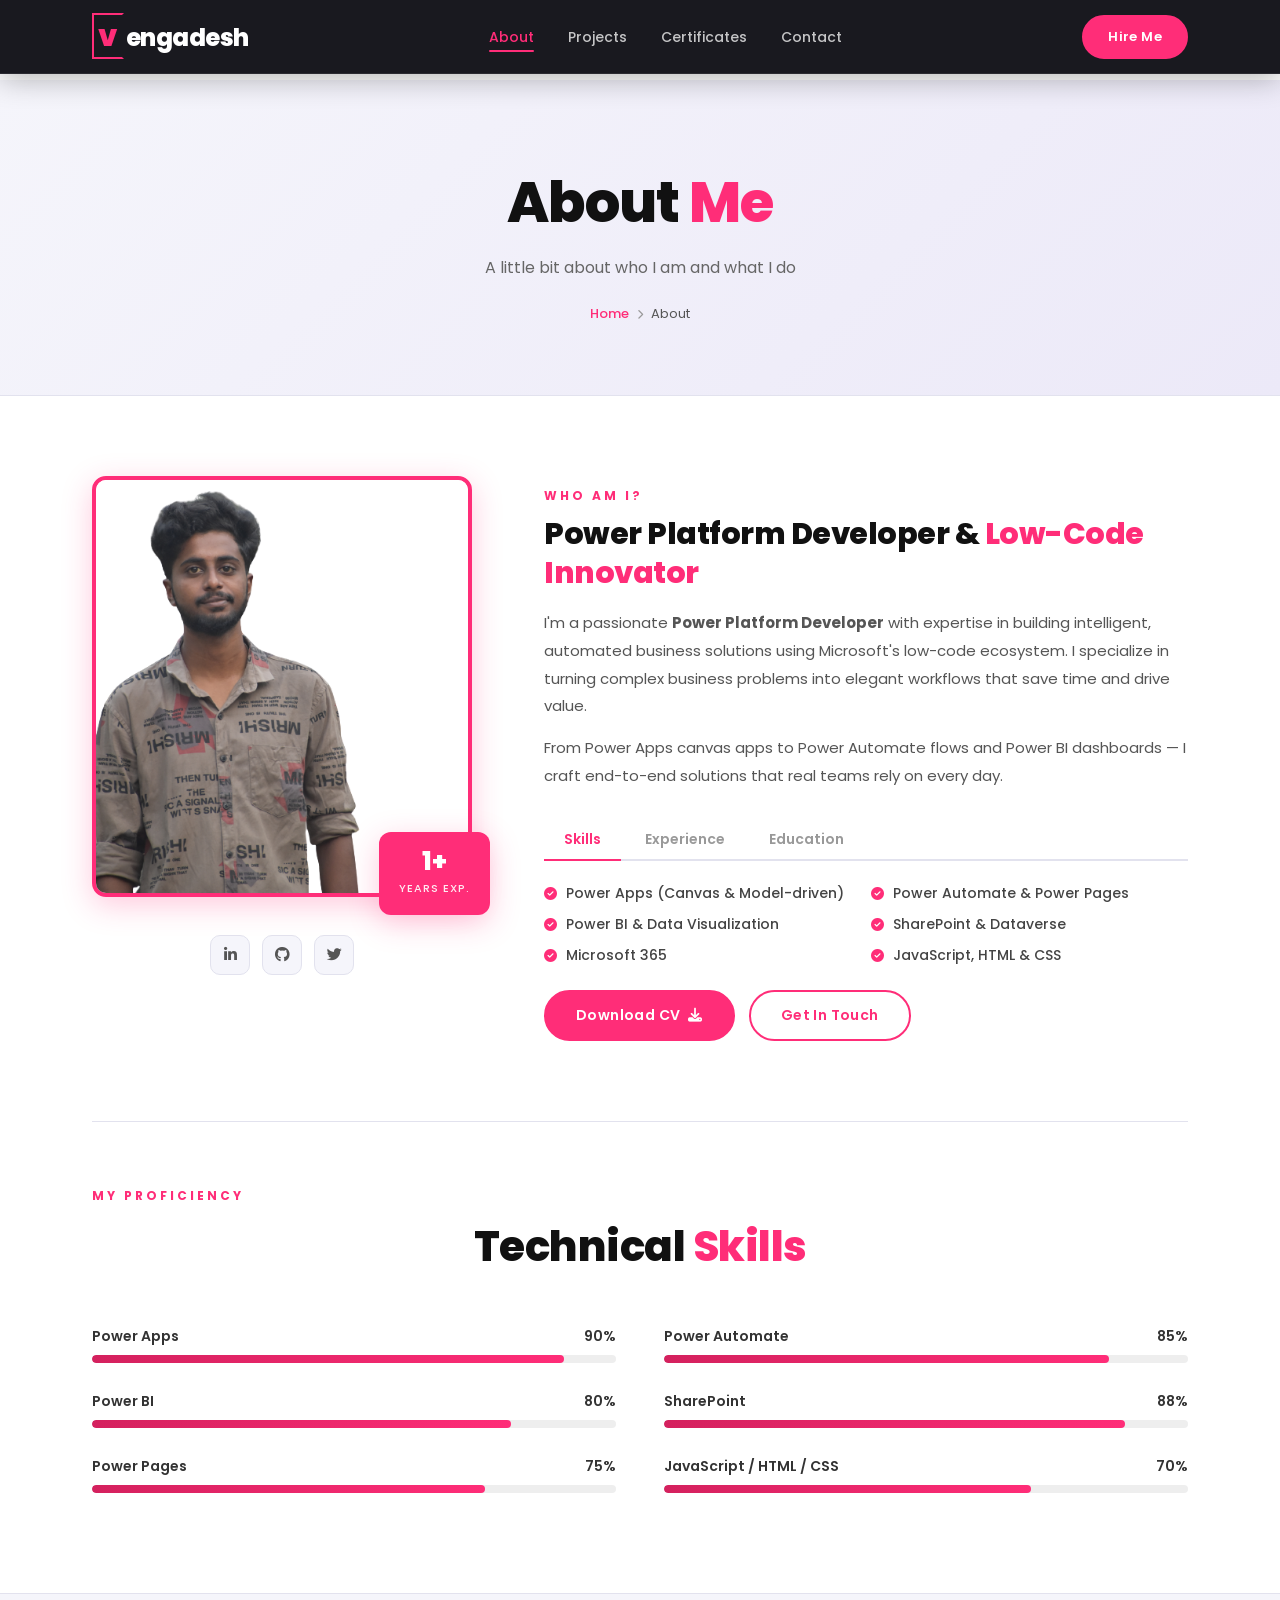
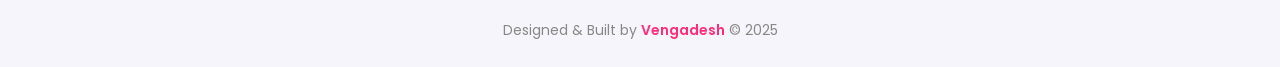
==== portfolio/about.html @ 94b804ec "Add files via upload" ====
<!DOCTYPE html>
<html lang="en">
<head>
    <meta charset="UTF-8">
    <meta name="viewport" content="width=device-width, initial-scale=1.0">
    <title>About | Vengadesh</title>
    <link rel="stylesheet" href="style.css">
    <link href="https://fonts.googleapis.com/css2?family=Poppins:wght@300;400;500;600;700;800&display=swap" rel="stylesheet">
    <link rel="stylesheet" href="https://cdnjs.cloudflare.com/ajax/libs/font-awesome/6.4.0/css/all.min.css">
</head>
<body class="page-inner">

    <!-- ── NAV ── -->
    <nav class="navbar scrolled">
        <div class="nav-inner">
            <a href="index.html" class="logo">vengadesh</a>
            <ul class="nav-links">
                <li><a href="about.html" class="active">About</a></li>
                <li><a href="pro.html">Projects</a></li>
                <li><a href="cer.html">Certificates</a></li>
                <li><a href="cont.html">Contact</a></li>
            </ul>
            <a href="cont.html" class="btn-hire">Hire Me</a>
            <button class="hamburger" onclick="toggleMenu()" aria-label="menu">
                <span></span><span></span><span></span>
            </button>
        </div>
        <div class="mobile-menu" id="mobileMenu">
            <a href="about.html" class="active">About</a>
            <a href="pro.html">Projects</a>
            <a href="cer.html">Certificates</a>
            <a href="cont.html">Contact</a>
            <a href="cont.html" class="btn-hire">Hire Me</a>
        </div>
    </nav>

    <!-- ── PAGE HEADER ── -->
    <div class="page-hero">
        <div class="page-hero-inner">
            <h1>About <span>Me</span></h1>
            <p>A little bit about who I am and what I do</p>
            <div class="breadcrumb">
                <a href="index.html">Home</a> <i class="fas fa-chevron-right"></i> <span>About</span>
            </div>
        </div>
    </div>

    <!-- ── ABOUT CONTENT ── -->
    <section class="inner-section">
        <div class="container">

            <div class="about-grid">
                <!-- Image Column -->
                <div class="about-img-col">
                    <div class="about-img-frame">
                        <img src="images/bcg.png" alt="Vengadesh">
                        <div class="exp-badge">
                            <strong>1+</strong>
                            <span>Years Exp.</span>
                        </div>
                    </div>
                    <div class="social-row">
                        <a href="#" aria-label="LinkedIn"><i class="fab fa-linkedin-in"></i></a>
                        <a href="#" aria-label="GitHub"><i class="fab fa-github"></i></a>
                        <a href="#" aria-label="Twitter"><i class="fab fa-twitter"></i></a>
                    </div>
                </div>

                <!-- Text Column -->
                <div class="about-text-col">
                    <p class="section-tag">Who Am I?</p>
                    <h2 class="about-heading">Power Platform Developer &amp; <span>Low-Code Innovator</span></h2>
                    <p class="about-desc">
                        I'm a passionate <strong>Power Platform Developer</strong> with expertise in building intelligent, automated business solutions using Microsoft's low-code ecosystem. I specialize in turning complex business problems into elegant workflows that save time and drive value.
                    </p>
                    <p class="about-desc">
                        From Power Apps canvas apps to Power Automate flows and Power BI dashboards — I craft end-to-end solutions that real teams rely on every day.
                    </p>

                    <!-- Tabs -->
                    <div class="tab-bar">
                        <button class="tab-btn active" data-tab="skills">Skills</button>
                        <button class="tab-btn" data-tab="experience">Experience</button>
                        <button class="tab-btn" data-tab="education">Education</button>
                    </div>

                    <div class="tab-panel active" id="skills">
                        <ul class="skill-list">
                            <li><i class="fas fa-check-circle"></i> Power Apps (Canvas &amp; Model-driven)</li>
                            <li><i class="fas fa-check-circle"></i> Power Automate &amp; Power Pages</li>
                            <li><i class="fas fa-check-circle"></i> Power BI &amp; Data Visualization</li>
                            <li><i class="fas fa-check-circle"></i> SharePoint &amp; Dataverse</li>
                            <li><i class="fas fa-check-circle"></i> Microsoft 365</li>
                            <li><i class="fas fa-check-circle"></i> JavaScript, HTML &amp; CSS</li>
                        </ul>
                    </div>

                    <div class="tab-panel" id="experience">
                        <ul class="timeline-list">
                            <li>
                                <div class="tl-dot"></div>
                                <div class="tl-body">
                                    <strong>Power Platform Developer</strong>
                                    <em>Cetas Information Technology, Chennai &mdash; 2025–Present</em>
                                    <p>Building end-to-end Power Platform solutions for enterprise clients.</p>
                                </div>
                            </li>
                         
                        </ul>
                    </div>

                    <div class="tab-panel" id="education">
                        <ul class="timeline-list">
                            <li>
                                <div class="tl-dot"></div>
                                <div class="tl-body">
                                    <strong>B.E. Computer Science &amp; Engineering</strong>
                                    <em>Government college of Engineering, Thanjavur &mdash; 2020–2024</em>
                                    <p>Graduated with first class. Focused on software development and cloud computing.</p>
                                </div>
                            </li>
                        </ul>
                    </div>

                    <div class="about-actions">
                        <a href="#" class="btn-primary" download>Download CV <i class="fas fa-download"></i></a>
                        <a href="cont.html" class="btn-secondary">Get In Touch</a>
                    </div>
                </div>
            </div>

            <!-- Skills Progress -->
            <div class="skills-progress-section">
                <p class="section-tag" style="text-align:center;">My Proficiency</p>
                <h2 class="section-heading" style="text-align:center;">Technical <span>Skills</span></h2>

                <div class="progress-grid">
                    <div class="progress-item">
                        <div class="progress-label"><span>Power Apps</span><span>90%</span></div>
                        <div class="progress-bar"><div class="progress-fill" style="width:90%"></div></div>
                    </div>
                    <div class="progress-item">
                        <div class="progress-label"><span>Power Automate</span><span>85%</span></div>
                        <div class="progress-bar"><div class="progress-fill" style="width:85%"></div></div>
                    </div>
                    <div class="progress-item">
                        <div class="progress-label"><span>Power BI</span><span>80%</span></div>
                        <div class="progress-bar"><div class="progress-fill" style="width:80%"></div></div>
                    </div>
                    <div class="progress-item">
                        <div class="progress-label"><span>SharePoint</span><span>88%</span></div>
                        <div class="progress-bar"><div class="progress-fill" style="width:88%"></div></div>
                    </div>
                    <div class="progress-item">
                        <div class="progress-label"><span>Power Pages</span><span>75%</span></div>
                        <div class="progress-bar"><div class="progress-fill" style="width:75%"></div></div>
                    </div>
                    <div class="progress-item">
                        <div class="progress-label"><span>JavaScript / HTML / CSS</span><span>70%</span></div>
                        <div class="progress-bar"><div class="progress-fill" style="width:70%"></div></div>
                    </div>
                </div>
            </div>

        </div>
    </section>

    <!-- ── FOOTER ── -->
    <footer class="site-footer">
        <p>Designed &amp; Built by <span>Vengadesh</span> &copy; 2025</p>
    </footer>

    <script>
        // Tab switching
        document.querySelectorAll('.tab-btn').forEach(btn => {
            btn.addEventListener('click', () => {
                document.querySelectorAll('.tab-btn').forEach(b => b.classList.remove('active'));
                document.querySelectorAll('.tab-panel').forEach(p => p.classList.remove('active'));
                btn.classList.add('active');
                document.getElementById(btn.dataset.tab).classList.add('active');
            });
        });
        function toggleMenu() {
            document.getElementById('mobileMenu').classList.toggle('open');
        }
    </script>
</body>
</html>
---- portfolio/style.css ----
/* ═══════════════════════════════════════════════
   RESET & ROOT VARIABLES
═══════════════════════════════════════════════ */
*, *::before, *::after { margin: 0; padding: 0; box-sizing: border-box; }

:root {
    --pink:        #ff2d78;
    --pink-dark:   #d4215e;
    --pink-glow:   rgba(255, 45, 120, 0.22);
    --dark:        #0d0d14;
    --dark2:       #12121e;
    --dark3:       #1b1b2e;
    --white:       #ffffff;
    --off-white:   #f5f5fb;
    --muted:       #7a7a99;
    --border-dark: rgba(255,255,255,0.08);
    --border-light:#e2e2ee;
    --radius:      14px;
    --shadow-sm:   0 4px 20px rgba(0,0,0,0.08);
    --shadow-md:   0 12px 40px rgba(0,0,0,0.14);
    --shadow-pink: 0 8px 30px rgba(255,45,120,0.25);
    --transition:  all 0.3s cubic-bezier(0.4,0,0.2,1);
}

html { scroll-behavior: smooth; }

body {
    font-family: 'Poppins', sans-serif;
    background: var(--white);
    color: #111;
    overflow-x: hidden;
}

body.page-inner { padding-top: 80px; }

a { text-decoration: none; color: inherit; }
ul { list-style: none; }
img { display: block; max-width: 100%; }

/* ═══════════════════════════════════════════════
   SHARED UTILITY
═══════════════════════════════════════════════ */
.container {
    max-width: 1160px;
    margin: 0 auto;
    padding: 0 32px;
}

.section-tag {
    display: inline-block;
    font-size: 12px;
    font-weight: 700;
    letter-spacing: 3px;
    text-transform: uppercase;
    color: var(--pink);
    margin-bottom: 10px;
}

.section-heading {
    font-size: clamp(28px, 4vw, 42px);
    font-weight: 800;
    letter-spacing: -0.5px;
    color: #111;
    margin-bottom: 48px;
}
.section-heading span { color: var(--pink); }

.dark-section .section-heading { color: var(--white); }

/* Divider */
.divider {
    width: 52px;
    height: 4px;
    background: var(--pink);
    border-radius: 2px;
    margin: 12px 0 32px;
}

/* ═══════════════════════════════════════════════
   BUTTONS
═══════════════════════════════════════════════ */
.btn-primary, .btn-secondary, .btn-hire {
    display: inline-flex;
    align-items: center;
    gap: 8px;
    font-family: 'Poppins', sans-serif;
    font-size: 14px;
    font-weight: 600;
    letter-spacing: 0.4px;
    padding: 13px 30px;
    border-radius: 50px;
    cursor: pointer;
    border: 2px solid transparent;
    transition: var(--transition);
}

.btn-primary {
    background: var(--pink);
    color: var(--white);
    border-color: var(--pink);
}
.btn-primary:hover {
    background: transparent;
    color: var(--pink);
    transform: translateY(-2px);
    box-shadow: var(--shadow-pink);
}

.btn-secondary {
    background: transparent;
    color: var(--white);
    border-color: rgba(255,255,255,0.4);
}
.btn-secondary:hover {
    border-color: var(--white);
    background: rgba(255,255,255,0.08);
    transform: translateY(-2px);
}

/* Dark pages secondary button */
.page-inner .btn-secondary {
    color: var(--pink);
    border-color: var(--pink);
}
.page-inner .btn-secondary:hover {
    background: var(--pink-glow);
    color: var(--pink);
}

.btn-hire {
    background: var(--pink);
    color: var(--white);
    border-color: var(--pink);
    padding: 10px 24px;
    font-size: 13px;
}
.btn-hire:hover {
    background: var(--pink-dark);
    transform: translateY(-2px);
    box-shadow: var(--shadow-pink);
}

/* ═══════════════════════════════════════════════
   NAVBAR
═══════════════════════════════════════════════ */
.navbar {
    position: fixed;
    top: 0;
    left: 0;
    width: 100%;
    z-index: 1000;
    transition: var(--transition);
}

.nav-inner {
    display: flex;
    align-items: center;
    justify-content: space-between;
    max-width: 1160px;
    margin: 0 auto;
    padding: 22px 32px;
    transition: var(--transition);
}

/* Transparent state (home hero) */
.navbar:not(.scrolled) .nav-inner {
    padding: 26px 32px;
}

/* Scrolled / inner pages */
.navbar.scrolled {
    background: rgba(13, 13, 20, 0.95);
    backdrop-filter: blur(18px);
    -webkit-backdrop-filter: blur(18px);
    border-bottom: 1px solid var(--border-dark);
    box-shadow: 0 4px 30px rgba(0,0,0,0.3);
}
.navbar.scrolled .nav-inner { padding: 14px 32px; }

/* Logo */
.logo {
    font-size: 24px;
    font-weight: 800;
    color: var(--white);
    letter-spacing: -0.5px;
    cursor: pointer;
}
.logo::first-letter {
    font-size: 30px;
    color: var(--pink);
    border: 2px solid var(--pink);
    border-right-color: transparent;
    padding: 0 5px 0 4px;
    margin-right: 2px;
}

/* Nav links */
.nav-links {
    display: flex;
    align-items: center;
    gap: 6px;
}
.nav-links li a {
    font-size: 14px;
    font-weight: 500;
    color: rgba(255,255,255,0.75);
    padding: 7px 14px;
    border-radius: 8px;
    position: relative;
    transition: color 0.25s;
}
.nav-links li a::after {
    content: '';
    position: absolute;
    bottom: 2px;
    left: 14px;
    width: 0;
    height: 2px;
    background: var(--pink);
    border-radius: 1px;
    transition: width 0.3s ease;
}
.nav-links li a:hover,
.nav-links li a.active { color: var(--white); }
.nav-links li a:hover::after,
.nav-links li a.active::after { width: calc(100% - 28px); }
.nav-links li a.active { color: var(--pink); }

/* Hamburger (mobile) */
.hamburger {
    display: none;
    flex-direction: column;
    gap: 5px;
    background: none;
    border: none;
    cursor: pointer;
    padding: 4px;
}
.hamburger span {
    width: 24px;
    height: 2px;
    background: var(--white);
    border-radius: 2px;
    transition: var(--transition);
}

/* Mobile menu */
.mobile-menu {
    display: none;
    flex-direction: column;
    gap: 4px;
    padding: 12px 32px 20px;
    background: rgba(13,13,20,0.97);
    border-top: 1px solid var(--border-dark);
}
.mobile-menu.open { display: flex; }
.mobile-menu a {
    font-size: 15px;
    font-weight: 500;
    color: rgba(255,255,255,0.8);
    padding: 10px 0;
    border-bottom: 1px solid var(--border-dark);
}
.mobile-menu a.active,
.mobile-menu a:hover { color: var(--pink); }
.mobile-menu .btn-hire { margin-top: 10px; align-self: flex-start; }

/* ═══════════════════════════════════════════════
   HOME HERO
═══════════════════════════════════════════════ */
.hero {
    display: flex;
    align-items: center;
    justify-content: space-between;
    min-height: 100vh;
    background: linear-gradient(140deg, var(--dark3) 0%, var(--dark) 55%, #1c0b20 100%);
    padding: 120px 64px 60px;
    position: relative;
    overflow: hidden;
}

/* background glow blobs */
.hero::before {
    content: '';
    position: absolute;
    width: 700px;
    height: 700px;
    background: radial-gradient(circle, rgba(255,45,120,0.1) 0%, transparent 70%);
    top: -150px;
    right: -150px;
    border-radius: 50%;
    pointer-events: none;
}
.hero::after {
    content: '';
    position: absolute;
    width: 400px;
    height: 400px;
    background: radial-gradient(circle, rgba(80,60,200,0.08) 0%, transparent 70%);
    bottom: 60px;
    left: 60px;
    border-radius: 50%;
    pointer-events: none;
}

.hero-left {
    flex: 1;
    max-width: 560px;
    z-index: 1;
    animation: fadeInUp 0.8s ease both;
}

.hero-greeting {
    font-size: 17px;
    font-weight: 500;
    color: var(--pink);
    letter-spacing: 1px;
    margin-bottom: 14px;
}

.hero-title {
    font-size: clamp(44px, 6vw, 82px);
    font-weight: 800;
    color: var(--white);
    line-height: 1.05;
    letter-spacing: -2px;
    margin-bottom: 18px;
}

.typed-name {
    color: var(--pink);
    overflow: hidden;
    border-right: 3px solid orange;
    white-space: nowrap;
    display: inline-block;
    animation: typing 3.5s steps(30, end) both, blink-caret 0.7s step-end infinite;
}

@keyframes typing {
    from { width: 0; }
    to   { width: 100%; }
}
@keyframes blink-caret {
    from, to { border-color: transparent; }
    50%       { border-color: orange; }
}

.hero-role {
    font-size: 17px;
    font-weight: 500;
    color: rgba(255,255,255,0.55);
    letter-spacing: 2px;
    text-transform: uppercase;
    margin-bottom: 36px;
}

.hero-cta {
    display: flex;
    gap: 14px;
    flex-wrap: wrap;
    margin-bottom: 52px;
}

.hero-stats {
    display: flex;
    align-items: center;
    gap: 28px;
}
.stat { text-align: center; }
.stat strong {
    display: block;
    font-size: 28px;
    font-weight: 800;
    color: var(--white);
    line-height: 1;
}
.stat span {
    font-size: 12px;
    color: var(--muted);
    font-weight: 500;
    text-transform: uppercase;
    letter-spacing: 1px;
}
.stat-sep {
    width: 1px;
    height: 40px;
    background: var(--border-dark);
}

/* Hero image */
.hero-right {
    flex: 0 0 42%;
    display: flex;
    justify-content: flex-end;
    align-items: flex-end;
    z-index: 1;
    position: relative;
}
.hero-img-wrap {
    position: relative;
    width: 100%;
    max-width: 460px;
}
.img-glow {
    position: absolute;
    inset: 20px;
    background: radial-gradient(ellipse, rgba(255,45,120,0.3) 0%, transparent 70%);
    filter: blur(40px);
    z-index: 0;
}
.hero-img {
    position: relative;
    width: 100%;
    z-index: 1;
    filter: drop-shadow(0 20px 50px rgba(255,45,120,0.25));
    animation: float 4s ease-in-out infinite;
}
@keyframes float {
    0%,100% { transform: translateY(0); }
    50%      { transform: translateY(-16px); }
}

@keyframes fadeInUp {
    from { opacity:0; transform: translateY(30px); }
    to   { opacity:1; transform: translateY(0); }
}

/* ═══════════════════════════════════════════════
   PAGE HERO (inner pages banner)
═══════════════════════════════════════════════ */
.page-hero {
    background: linear-gradient(135deg, var(--off-white) 0%, #ece9f8 100%);
    padding: 80px 32px 70px;
    text-align: center;
    border-bottom: 1px solid var(--border-light);
}
.dark-hero {
    background: linear-gradient(140deg, var(--dark3) 0%, var(--dark) 100%);
    border-bottom: 1px solid var(--border-dark);
}
.page-hero-inner { max-width: 700px; margin: 0 auto; }

.page-hero h1 {
    font-size: clamp(34px, 5vw, 56px);
    font-weight: 800;
    color: #111;
    letter-spacing: -1px;
}
.dark-hero h1 { color: var(--white); }
.page-hero h1 span { color: var(--pink); }

.page-hero > .page-hero-inner > p {
    font-size: 16px;
    color: #666;
    margin-top: 10px;
    margin-bottom: 20px;
}
.dark-hero .page-hero-inner > p { color: var(--muted); }

.breadcrumb {
    display: inline-flex;
    align-items: center;
    gap: 8px;
    font-size: 13px;
    color: #999;
}
.breadcrumb a { color: var(--pink); font-weight: 500; }
.breadcrumb i { font-size: 10px; }
.breadcrumb span { color: #555; }
.light-breadcrumb .breadcrumb span { color: var(--muted); }

/* ═══════════════════════════════════════════════
   INNER SECTION (shared wrapper)
═══════════════════════════════════════════════ */
.inner-section {
    padding: 80px 0 100px;
}
.dark-section {
    background: var(--dark);
    color: var(--white);
}

/* ═══════════════════════════════════════════════
   ABOUT PAGE
═══════════════════════════════════════════════ */
.about-grid {
    display: grid;
    grid-template-columns: 380px 1fr;
    gap: 72px;
    align-items: start;
    margin-bottom: 80px;
}

.about-img-col {
    display: flex;
    flex-direction: column;
    align-items: center;
    gap: 24px;
}

.about-img-frame {
    position: relative;
    width: 100%;
    border-radius: var(--radius);
}
.about-img-frame img {
    width: 100%;
    border-radius: var(--radius);
    border: 4px solid var(--pink);
    box-shadow: var(--shadow-pink);
}
.exp-badge {
    position: absolute;
    bottom: -18px;
    right: -18px;
    background: var(--pink);
    color: var(--white);
    padding: 16px 20px;
    border-radius: 12px;
    text-align: center;
    box-shadow: var(--shadow-pink);
    min-width: 88px;
}
.exp-badge strong { display: block; font-size: 26px; font-weight: 800; line-height: 1; }
.exp-badge span   { font-size: 11px; font-weight: 500; text-transform: uppercase; letter-spacing: 1px; opacity: 0.9; }

.social-row { display: flex; gap: 12px; margin-top: 14px; }
.social-row a {
    width: 40px;
    height: 40px;
    background: var(--off-white);
    border: 1px solid var(--border-light);
    border-radius: 10px;
    display: flex;
    align-items: center;
    justify-content: center;
    font-size: 15px;
    color: #555;
    transition: var(--transition);
}
.social-row a:hover {
    background: var(--pink);
    border-color: var(--pink);
    color: var(--white);
    transform: translateY(-3px);
}

/* Text column */
.about-text-col { padding-top: 6px; }

.about-heading {
    font-size: clamp(22px, 3vw, 30px);
    font-weight: 800;
    color: #111;
    line-height: 1.3;
    margin-bottom: 16px;
    letter-spacing: -0.5px;
}
.about-heading span { color: var(--pink); }

.about-desc {
    font-size: 15px;
    color: #555;
    line-height: 1.85;
    margin-bottom: 14px;
}

/* Tabs */
.tab-bar {
    display: flex;
    gap: 4px;
    border-bottom: 2px solid var(--border-light);
    margin: 28px 0 22px;
}
.tab-btn {
    font-family: 'Poppins', sans-serif;
    font-size: 14px;
    font-weight: 600;
    color: #999;
    background: none;
    border: none;
    padding: 9px 20px;
    cursor: pointer;
    position: relative;
    bottom: -2px;
    border-bottom: 2px solid transparent;
    transition: color 0.25s, border-color 0.25s;
    border-radius: 6px 6px 0 0;
}
.tab-btn:hover { color: var(--pink); }
.tab-btn.active { color: var(--pink); border-bottom-color: var(--pink); }

.tab-panel { display: none; animation: fadeIn 0.3s ease; }
.tab-panel.active { display: block; }
@keyframes fadeIn { from { opacity:0; transform: translateY(6px); } to { opacity:1; transform: none; } }

.skill-list {
    display: grid;
    grid-template-columns: 1fr 1fr;
    gap: 10px;
    margin-bottom: 24px;
}
.skill-list li {
    display: flex;
    align-items: center;
    gap: 9px;
    font-size: 14px;
    color: #444;
    font-weight: 500;
}
.skill-list li i { color: var(--pink); font-size: 13px; flex-shrink: 0; }

/* Timeline (Experience/Education) */
.timeline-list { display: flex; flex-direction: column; gap: 22px; margin-bottom: 24px; }
.timeline-list li { display: flex; gap: 16px; align-items: flex-start; }
.tl-dot {
    width: 12px;
    height: 12px;
    background: var(--pink);
    border-radius: 50%;
    flex-shrink: 0;
    margin-top: 5px;
    box-shadow: 0 0 0 4px rgba(255,45,120,0.15);
}
.tl-body strong { display: block; font-size: 15px; font-weight: 700; color: #111; }
.tl-body em     { display: block; font-size: 12px; color: var(--pink); font-weight: 500; margin: 3px 0 6px; font-style: normal; }
.tl-body p      { font-size: 13px; color: #666; line-height: 1.6; }

.about-actions { display: flex; gap: 14px; flex-wrap: wrap; margin-top: 8px; }

/* Skills progress section */
.skills-progress-section {
    padding-top: 60px;
    border-top: 1px solid var(--border-light);
}
.progress-grid {
    display: grid;
    grid-template-columns: 1fr 1fr;
    gap: 28px 48px;
    margin-top: 40px;
}
.progress-item { }
.progress-label {
    display: flex;
    justify-content: space-between;
    font-size: 14px;
    font-weight: 600;
    color: #333;
    margin-bottom: 8px;
}
.progress-bar {
    width: 100%;
    height: 8px;
    background: #eee;
    border-radius: 10px;
    overflow: hidden;
}
.progress-fill {
    height: 100%;
    background: linear-gradient(90deg, var(--pink-dark), var(--pink));
    border-radius: 10px;
    animation: fillBar 1.2s ease both;
}
@keyframes fillBar { from { width: 0 !important; } }

/* ═══════════════════════════════════════════════
   PROJECTS PAGE
═══════════════════════════════════════════════ */
.filter-row {
    display: flex;
    gap: 10px;
    flex-wrap: wrap;
    margin-bottom: 44px;
}
.filter-btn {
    font-family: 'Poppins', sans-serif;
    font-size: 13px;
    font-weight: 600;
    padding: 9px 22px;
    border-radius: 50px;
    border: 1px solid var(--border-dark);
    background: transparent;
    color: var(--muted);
    cursor: pointer;
    transition: var(--transition);
}
.filter-btn:hover { color: var(--white); border-color: var(--white); }
.filter-btn.active {
    background: var(--pink);
    border-color: var(--pink);
    color: var(--white);
}

.projects-grid {
    display: grid;
    grid-template-columns: repeat(auto-fit, minmax(300px, 1fr));
    gap: 24px;
}

.pro-card {
    background: rgba(255,255,255,0.03);
    border: 1px solid var(--border-dark);
    border-radius: var(--radius);
    padding: 28px;
    display: flex;
    flex-direction: column;
    gap: 0;
    position: relative;
    transition: var(--transition);
    overflow: hidden;
}
.pro-card::before {
    content: '';
    position: absolute;
    inset: 0;
    background: linear-gradient(135deg, rgba(255,45,120,0.07), transparent 60%);
    opacity: 0;
    transition: opacity 0.35s;
}
.pro-card:hover {
    border-color: var(--pink);
    transform: translateY(-6px);
    box-shadow: 0 20px 50px rgba(255,45,120,0.18);
}
.pro-card:hover::before { opacity: 1; }

.featured-card {
    border-color: rgba(255,45,120,0.4);
    background: rgba(255,45,120,0.05);
}

.featured-ribbon {
    position: absolute;
    top: 14px;
    right: 14px;
    background: var(--pink);
    color: var(--white);
    font-size: 10px;
    font-weight: 700;
    padding: 4px 12px;
    border-radius: 20px;
    text-transform: uppercase;
    letter-spacing: 0.5px;
}

.pro-card-top {
    display: flex;
    align-items: flex-start;
    justify-content: space-between;
    margin-bottom: 18px;
    flex-wrap: wrap;
    gap: 10px;
}
.pro-icon {
    width: 48px;
    height: 48px;
    background: var(--pink-glow);
    border: 1px solid rgba(255,45,120,0.25);
    border-radius: 12px;
    display: flex;
    align-items: center;
    justify-content: center;
    font-size: 20px;
    color: var(--pink);
    flex-shrink: 0;
}
.pro-tags {
    display: flex;
    flex-wrap: wrap;
    gap: 6px;
    justify-content: flex-end;
    flex: 1;
}
.pro-tags span {
    background: rgba(255,45,120,0.1);
    color: var(--pink);
    font-size: 10px;
    font-weight: 700;
    padding: 3px 10px;
    border-radius: 20px;
    border: 1px solid rgba(255,45,120,0.2);
    text-transform: uppercase;
    letter-spacing: 0.5px;
}

.pro-card h3 {
    font-size: 17px;
    font-weight: 700;
    color: var(--white);
    margin-bottom: 10px;
    line-height: 1.3;
}
.pro-card p {
    font-size: 13px;
    color: var(--muted);
    line-height: 1.75;
    flex: 1;
    margin-bottom: 20px;
}

.pro-footer {
    display: flex;
    align-items: center;
    justify-content: space-between;
    margin-top: auto;
}
.pro-links { display: flex; gap: 16px; }
.pro-links a {
    font-size: 13px;
    font-weight: 500;
    color: rgba(255,255,255,0.5);
    display: flex;
    align-items: center;
    gap: 6px;
    transition: color 0.25s;
}
.pro-links a:hover { color: var(--pink); }
.pro-year {
    font-size: 11px;
    font-weight: 700;
    color: var(--muted);
    letter-spacing: 1px;
}

/* ═══════════════════════════════════════════════
   CERTIFICATES PAGE
═══════════════════════════════════════════════ */
.cert-stats-row {
    display: flex;
    justify-content: center;
    gap: 60px;
    margin-bottom: 60px;
    padding: 30px;
    background: var(--off-white);
    border-radius: var(--radius);
    border: 1px solid var(--border-light);
}
.cert-stat { text-align: center; }
.cert-stat strong { display: block; font-size: 30px; font-weight: 800; color: var(--pink); line-height: 1; }
.cert-stat span   { font-size: 13px; color: #777; font-weight: 500; text-transform: uppercase; letter-spacing: 1px; }

.certs-grid {
    display: grid;
    grid-template-columns: repeat(auto-fit, minmax(320px, 1fr));
    gap: 20px;
}

.cert-card {
    background: var(--white);
    border: 1px solid var(--border-light);
    border-radius: var(--radius);
    display: flex;
    gap: 20px;
    padding: 24px;
    align-items: flex-start;
    transition: var(--transition);
    box-shadow: var(--shadow-sm);
    position: relative;
    overflow: hidden;
}
.cert-card:hover {
    border-color: var(--pink);
    transform: translateY(-4px);
    box-shadow: 0 14px 40px rgba(255,45,120,0.12);
}
.featured-cert {
    border-color: rgba(255,45,120,0.3);
    background: linear-gradient(135deg, rgba(255,45,120,0.04), var(--white));
}

.cert-badge {
    width: 58px;
    height: 58px;
    border-radius: 14px;
    display: flex;
    flex-direction: column;
    align-items: center;
    justify-content: center;
    font-size: 20px;
    color: var(--white);
    font-weight: 800;
    flex-shrink: 0;
    gap: 2px;
}
.cert-badge span { font-size: 9px; font-weight: 700; letter-spacing: 0.5px; }
.ms-blue  { background: linear-gradient(135deg, #0078d4, #005a9e); }
.ms-pink  { background: linear-gradient(135deg, var(--pink), var(--pink-dark)); }
.ms-teal  { background: linear-gradient(135deg, #00b4d8, #0077b6); }

.cert-info { flex: 1; }
.cert-header {
    display: flex;
    align-items: flex-start;
    justify-content: space-between;
    gap: 8px;
    margin-bottom: 5px;
}
.cert-header h3 { font-size: 14px; font-weight: 700; color: #111; line-height: 1.3; }
.cert-year-tag {
    background: #f0f0f8;
    color: #666;
    font-size: 11px;
    font-weight: 700;
    padding: 2px 9px;
    border-radius: 20px;
    white-space: nowrap;
    flex-shrink: 0;
}

.cert-issuer {
    font-size: 12px;
    color: var(--pink);
    font-weight: 600;
    margin-bottom: 8px;
    display: flex;
    align-items: center;
    gap: 5px;
}
.cert-desc {
    font-size: 12.5px;
    color: #666;
    line-height: 1.65;
    margin-bottom: 14px;
}
.cert-footer {
    display: flex;
    align-items: center;
    justify-content: space-between;
}
.cert-status {
    font-size: 11px;
    font-weight: 600;
    display: flex;
    align-items: center;
    gap: 5px;
}
.active-cert { color: #22c55e; }
.active-cert i { font-size: 7px; }

.cert-view-btn {
    font-size: 12px;
    font-weight: 600;
    color: var(--pink);
    display: flex;
    align-items: center;
    gap: 5px;
    transition: gap 0.2s;
}
.cert-view-btn:hover { gap: 8px; }

/* ═══════════════════════════════════════════════
   CONTACT PAGE
═══════════════════════════════════════════════ */
.contact-wrap {
    display: grid;
    grid-template-columns: 1fr 1.4fr;
    gap: 72px;
    align-items: start;
}

.contact-info-col { }
.light-tag { color: var(--pink); }

.contact-heading {
    font-size: clamp(22px, 3vw, 32px);
    font-weight: 800;
    color: var(--white);
    line-height: 1.25;
    letter-spacing: -0.5px;
    margin-bottom: 14px;
}
.contact-heading span { color: var(--pink); }

.contact-intro {
    font-size: 14px;
    color: var(--muted);
    line-height: 1.8;
    margin-bottom: 36px;
}

.contact-detail-list { display: flex; flex-direction: column; gap: 22px; margin-bottom: 38px; }

.contact-detail-item { display: flex; gap: 16px; align-items: flex-start; }
.contact-icon-box {
    width: 46px;
    height: 46px;
    background: var(--pink-glow);
    border: 1px solid rgba(255,45,120,0.25);
    border-radius: 12px;
    display: flex;
    align-items: center;
    justify-content: center;
    color: var(--pink);
    font-size: 16px;
    flex-shrink: 0;
}
.contact-detail-text strong {
    display: block;
    font-size: 13px;
    font-weight: 700;
    color: rgba(255,255,255,0.5);
    text-transform: uppercase;
    letter-spacing: 1px;
    margin-bottom: 3px;
}
.contact-detail-text a,
.contact-detail-text p {
    font-size: 15px;
    color: var(--white);
    font-weight: 500;
    transition: color 0.25s;
}
.contact-detail-text a:hover { color: var(--pink); }

.contact-socials { display: flex; gap: 10px; }
.contact-socials a {
    width: 42px;
    height: 42px;
    background: rgba(255,255,255,0.04);
    border: 1px solid var(--border-dark);
    border-radius: 10px;
    display: flex;
    align-items: center;
    justify-content: center;
    color: var(--muted);
    font-size: 16px;
    transition: var(--transition);
}
.contact-socials a:hover {
    background: var(--pink-glow);
    border-color: var(--pink);
    color: var(--pink);
    transform: translateY(-3px);
}

/* Contact Form */
.contact-form-col {
    background: rgba(255,255,255,0.03);
    border: 1px solid var(--border-dark);
    border-radius: var(--radius);
    padding: 36px 32px;
}

.contact-form { display: flex; flex-direction: column; gap: 18px; }

.form-row {
    display: grid;
    grid-template-columns: 1fr 1fr;
    gap: 18px;
}

.form-field { display: flex; flex-direction: column; gap: 7px; }
.form-field label {
    font-size: 12px;
    font-weight: 700;
    color: rgba(255,255,255,0.5);
    text-transform: uppercase;
    letter-spacing: 1px;
}
.form-field input,
.form-field textarea {
    width: 100%;
    padding: 13px 16px;
    background: rgba(255,255,255,0.04);
    border: 1px solid var(--border-dark);
    border-radius: 10px;
    color: var(--white);
    font-family: 'Poppins', sans-serif;
    font-size: 14px;
    outline: none;
    transition: border-color 0.25s, background 0.25s;
    resize: none;
}
.form-field input::placeholder,
.form-field textarea::placeholder { color: var(--muted); }
.form-field input:focus,
.form-field textarea:focus {
    border-color: var(--pink);
    background: rgba(255,45,120,0.04);
}

.form-submit { align-self: flex-start; }

.form-success {
    display: none;
    align-items: center;
    gap: 10px;
    background: rgba(34,197,94,0.1);
    border: 1px solid rgba(34,197,94,0.3);
    color: #4ade80;
    padding: 12px 16px;
    border-radius: 10px;
    font-size: 14px;
    font-weight: 500;
}

/* ═══════════════════════════════════════════════
   FOOTER
═══════════════════════════════════════════════ */
.site-footer {
    background: var(--off-white);
    border-top: 1px solid var(--border-light);
    padding: 26px 32px;
    text-align: center;
    font-size: 14px;
    color: #888;
}
.site-footer span { color: var(--pink); font-weight: 600; }

.dark-footer {
    background: #08080f;
    border-top: 1px solid var(--border-dark);
    color: var(--muted);
}

/* ═══════════════════════════════════════════════
   RESPONSIVE
═══════════════════════════════════════════════ */
@media (max-width: 1024px) {
    .hero { padding: 120px 40px 60px; }
    .about-grid { grid-template-columns: 1fr; gap: 48px; }
    .about-img-col { max-width: 340px; margin: 0 auto; }
    .contact-wrap { grid-template-columns: 1fr; gap: 48px; }
}

@media (max-width: 768px) {
    .nav-inner { padding: 16px 20px; }
    .navbar.scrolled .nav-inner { padding: 12px 20px; }
    .nav-links { display: none; }
    .btn-hire { display: none; }
    .hamburger { display: flex; }

    .hero { flex-direction: column; justify-content: center; padding: 120px 24px 60px; text-align: center; }
    .hero-right { display: none; }
    .hero-cta { justify-content: center; }
    .hero-stats { justify-content: center; }
    .hero-greeting { text-align: center; }

    .container { padding: 0 20px; }
    .inner-section { padding: 60px 0 80px; }

    .page-hero { padding: 60px 20px 50px; }

    .progress-grid { grid-template-columns: 1fr; }
    .skill-list { grid-template-columns: 1fr; }
    .form-row { grid-template-columns: 1fr; }
    .certs-grid { grid-template-columns: 1fr; }
    .cert-stats-row { gap: 30px; padding: 22px 16px; }
    .contact-form-col { padding: 24px 20px; }
    .projects-grid { grid-template-columns: 1fr; }
}
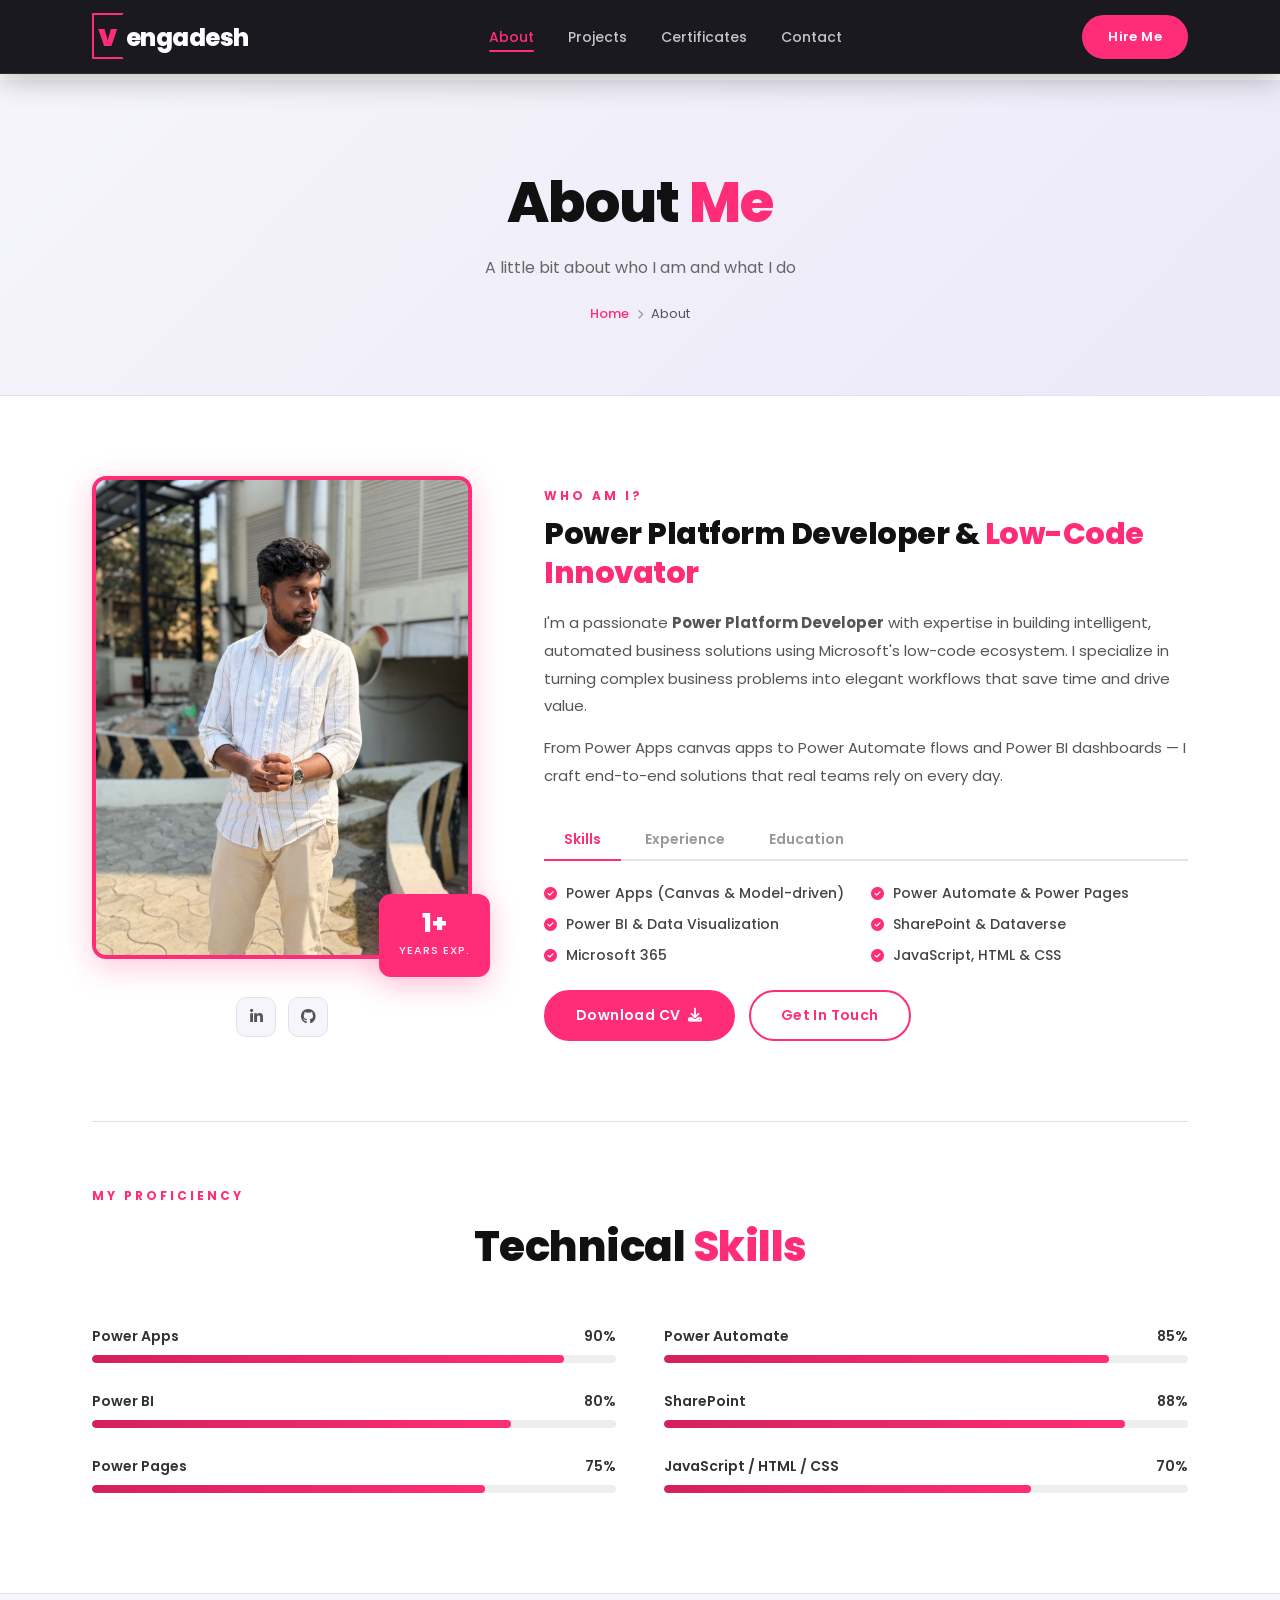
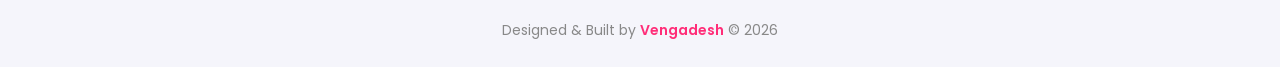
==== commit fcde48b3: "Commit" ====
--- a/portfolio/about.html
+++ b/portfolio/about.html
@@ -62,7 +62,7 @@
                     <div class="social-row">
                         <a href="#" aria-label="LinkedIn"><i class="fab fa-linkedin-in"></i></a>
                         <a href="#" aria-label="GitHub"><i class="fab fa-github"></i></a>
-                        <a href="#" aria-label="Twitter"><i class="fab fa-twitter"></i></a>
+                        <!-- <a href="#" aria-label="Twitter"><i class="fab fa-twitter"></i></a> -->
                     </div>
                 </div>
 
@@ -123,7 +123,7 @@
                     </div>
 
                     <div class="about-actions">
-                        <a href="#" class="btn-primary" download>Download CV <i class="fas fa-download"></i></a>
+                        <a href="Resume/Vengadesh_Resume.pdf" class="btn-primary" download="vengadesh_Resume.pdf"> Download CV <i class="fas fa-download"></i></a>
                         <a href="cont.html" class="btn-secondary">Get In Touch</a>
                     </div>
                 </div>
@@ -167,7 +167,7 @@
 
     <!-- ── FOOTER ── -->
     <footer class="site-footer">
-        <p>Designed &amp; Built by <span>Vengadesh</span> &copy; 2025</p>
+        <p>Designed &amp; Built by <span>Vengadesh</span> &copy; 2026</p>
     </footer>
 
     <script>
--- a/portfolio/style.css
+++ b/portfolio/style.css
@@ -845,6 +845,31 @@
     gap: 20px;
 }
 
+/* Dark section overrides for cert page */
+.dark-section .cert-stats-row {
+    background: rgba(255,255,255,0.04);
+    border: 1px solid var(--border-dark);
+}
+.dark-section .cert-stats-row .cert-stat strong { color: var(--pink); }
+.dark-section .cert-stats-row .cert-stat span   { color: var(--muted); }
+
+.dark-section .cert-card {
+    background: rgba(255,255,255,0.04);
+    border: 1px solid var(--border-dark);
+    box-shadow: none;
+}
+.dark-section .cert-card:hover {
+    border-color: var(--pink);
+    box-shadow: 0 14px 40px rgba(255,45,120,0.15);
+}
+.dark-section .featured-cert {
+    background: rgba(255,45,120,0.06);
+    border-color: rgba(255,45,120,0.3);
+}
+.dark-section .cert-header h3  { color: var(--white); }
+.dark-section .cert-desc        { color: var(--muted); }
+.dark-section .cert-year-tag    { background: rgba(255,255,255,0.07); color: var(--muted); }
+
 .cert-card {
     background: var(--white);
     border: 1px solid var(--border-light);
@@ -1081,17 +1106,38 @@
 
 .form-submit { align-self: flex-start; }
 
-.form-success {
+.form-success,
+.form-error {
     display: none;
     align-items: center;
     gap: 10px;
-    background: rgba(34,197,94,0.1);
-    border: 1px solid rgba(34,197,94,0.3);
-    color: #4ade80;
     padding: 12px 16px;
     border-radius: 10px;
     font-size: 14px;
     font-weight: 500;
+}
+.form-success {
+    background: rgba(34,197,94,0.1);
+    border: 1px solid rgba(34,197,94,0.3);
+    color: #4ade80;
+}
+.form-error {
+    background: rgba(255,60,60,0.1);
+    border: 1px solid rgba(255,60,60,0.3);
+    color: #f87171;
+}
+
+.btn-spinner {
+    display: inline-flex;
+    align-items: center;
+    gap: 8px;
+    font-size: 14px;
+}
+.form-submit:disabled {
+    opacity: 0.7;
+    cursor: not-allowed;
+    transform: none !important;
+    box-shadow: none !important;
 }
 
 /* ═══════════════════════════════════════════════
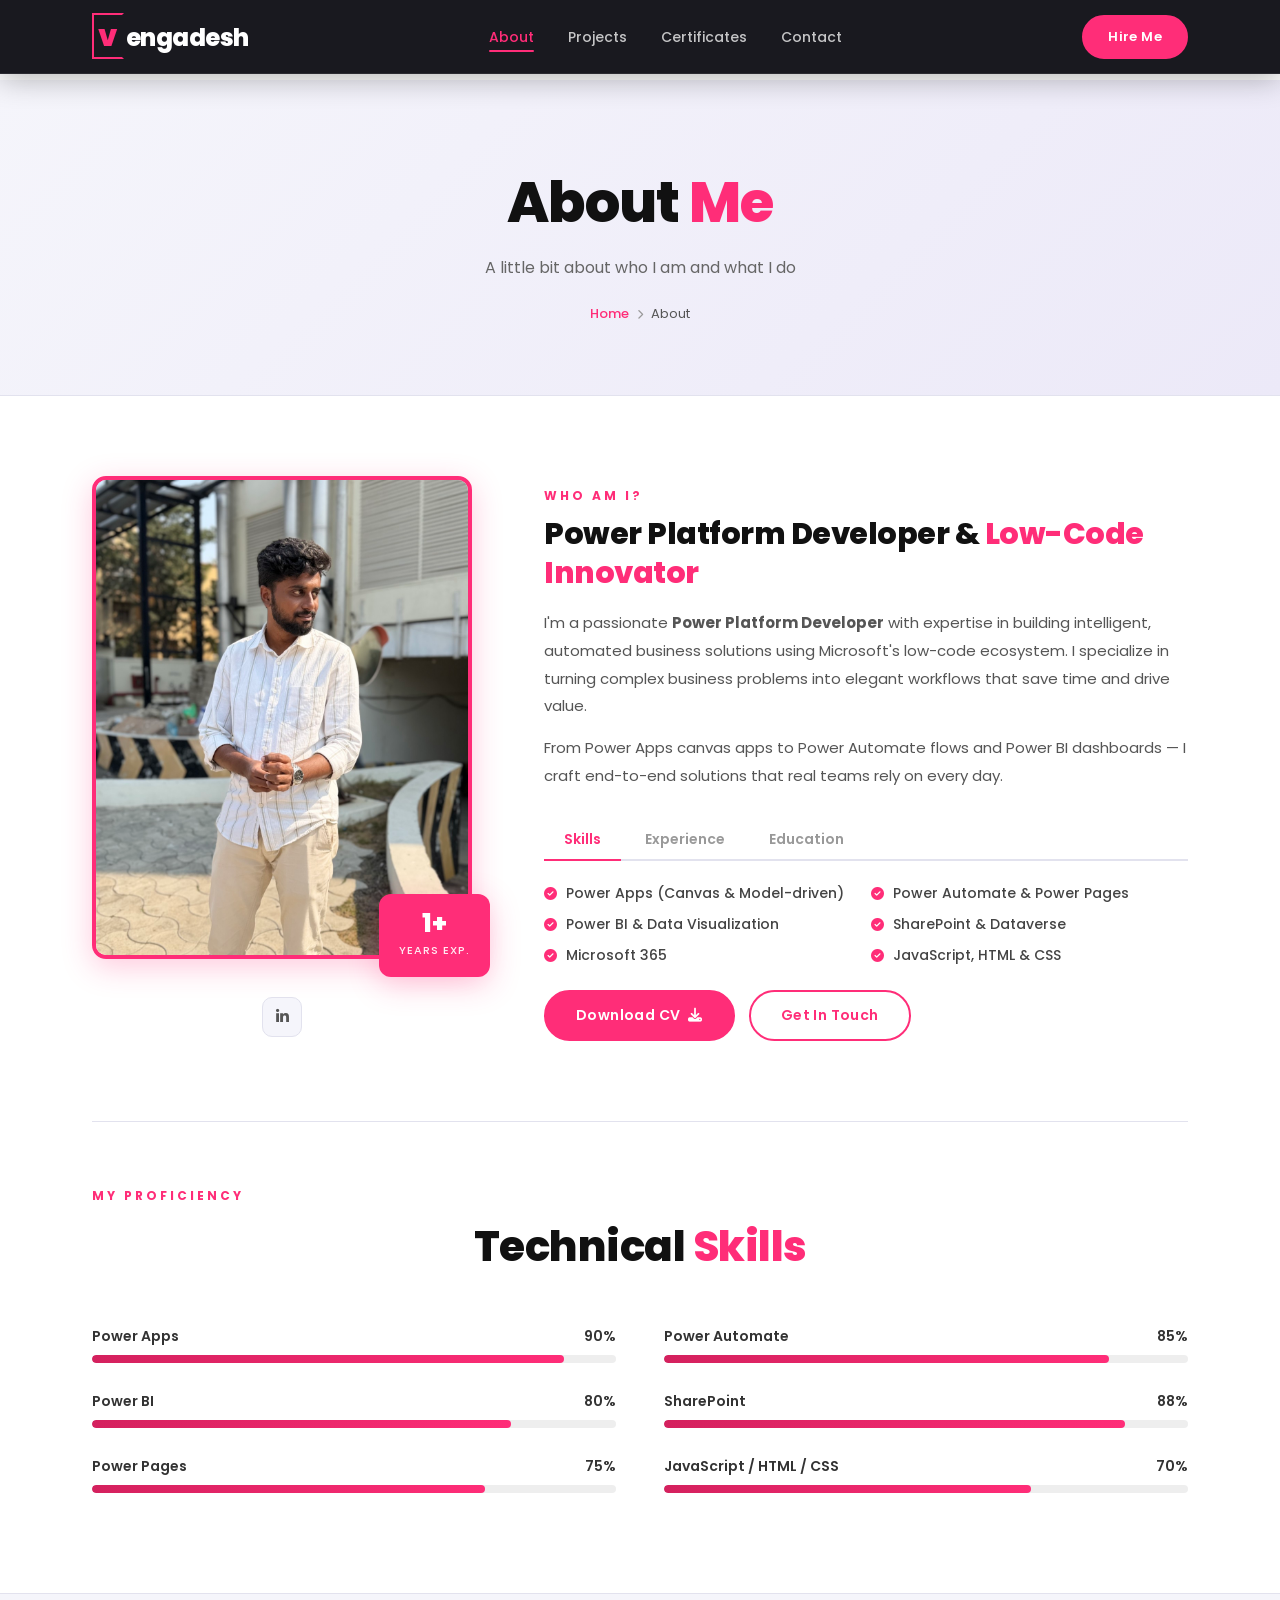
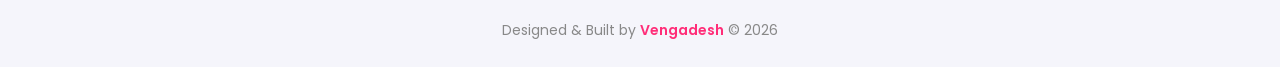
==== commit afcdb607: "Commit" ====
--- a/portfolio/about.html
+++ b/portfolio/about.html
@@ -60,9 +60,9 @@
                         </div>
                     </div>
                     <div class="social-row">
-                        <a href="#" aria-label="LinkedIn"><i class="fab fa-linkedin-in"></i></a>
-                        <a href="#" aria-label="GitHub"><i class="fab fa-github"></i></a>
-                        <!-- <a href="#" aria-label="Twitter"><i class="fab fa-twitter"></i></a> -->
+                        <a href="https://www.linkedin.com/in/vengadesh-r-48148526a" aria-label="LinkedIn"><i class="fab fa-linkedin-in"></i></a>
+                        <!-- <a href="#" aria-label="GitHub"><i class="fab fa-github"></i></a>
+                        <a href="#" aria-label="Twitter"><i class="fab fa-twitter"></i></a> -->
                     </div>
                 </div>
 
